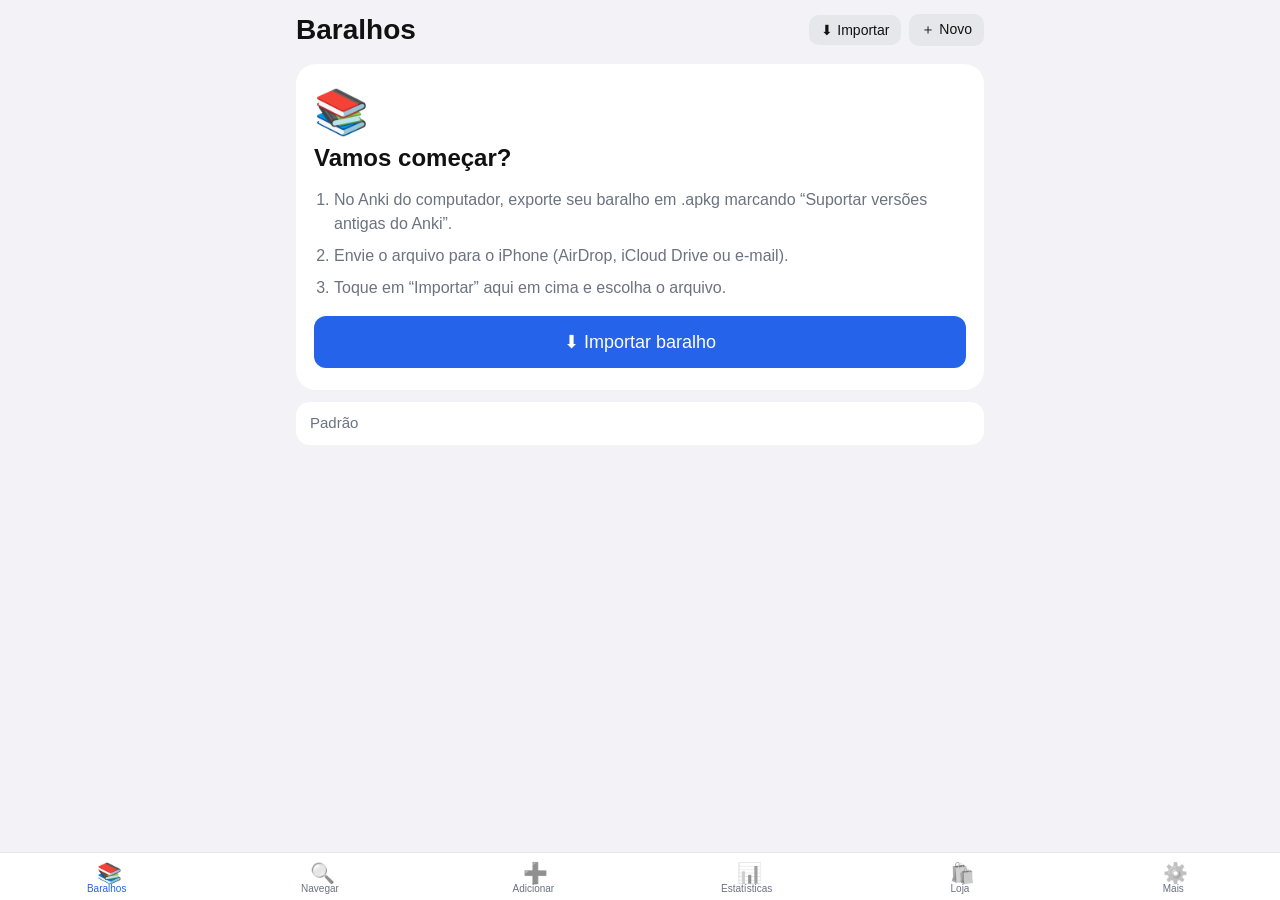
==== app/index.html @ 5f896cad "Update index.html" ====
<!doctype html>
<html lang="pt-BR">
<head>
<meta charset="utf-8">
<meta name="viewport" content="width=device-width,initial-scale=1,viewport-fit=cover,user-scalable=no">
<title>Recly · App de flashcards</title>
<meta name="description" content="Abra o Recly: estude flashcards com revisão espaçada, offline, no celular.">
<link rel="canonical" href="https://recly.com.br/">
<meta name="theme-color" content="#2563eb">
<meta name="apple-mobile-web-app-capable" content="yes">
<meta name="mobile-web-app-capable" content="yes">
<meta name="apple-mobile-web-app-title" content="Recly">
<meta name="apple-mobile-web-app-status-bar-style" content="default">
<link rel="manifest" href="manifest.webmanifest">
<link rel="apple-touch-icon" href="apple-touch-icon.png">
<link rel="icon" type="image/png" href="icon-192.png">
<style>
:root{--bg:#f2f2f7;--card:#fff;--fg:#111;--mut:#6b7280;--line:#e5e7eb;--pri:#2563eb;--danger:#dc2626;--n:#2563eb;--l:#dc2626;--r:#16a34a;--sat:env(safe-area-inset-top);--sab:env(safe-area-inset-bottom)}
@media(prefers-color-scheme:dark){:root{--bg:#000;--card:#1c1c1e;--fg:#f5f5f7;--mut:#9ca3af;--line:#2c2c2e;--pri:#3b82f6}}
*{box-sizing:border-box;-webkit-tap-highlight-color:transparent}
html,body{margin:0;height:100%;background:var(--bg);color:var(--fg);font:16px -apple-system,BlinkMacSystemFont,"Segoe UI",Roboto,sans-serif;overscroll-behavior:none}
#app{display:flex;flex-direction:column;height:100%;height:100dvh}
main#view{flex:1;overflow-y:auto;-webkit-overflow-scrolling:touch;padding:calc(var(--sat) + 8px) 16px 24px;max-width:720px;width:100%;margin:0 auto}
.tabs{display:flex;background:var(--card);border-top:1px solid var(--line);padding-bottom:var(--sab)}
.tab{flex:1;border:0;background:none;color:var(--mut);padding:8px 0 6px;font-size:11px;display:flex;flex-direction:column;align-items:center;gap:2px}
.tab .ic{font-size:20px;filter:grayscale(1);opacity:.7}.tab.on{color:var(--pri)}.tab.on .ic{filter:none;opacity:1}
h1{font-size:28px;margin:6px 0}h3{margin:4px 0 10px}h4{margin:16px 0 4px;color:var(--mut);font-size:13px;text-transform:uppercase;letter-spacing:.04em}
.top{display:flex;justify-content:space-between;align-items:center;margin-bottom:8px}
.row{display:flex;gap:8px;align-items:center}.row.end{justify-content:flex-end;margin-top:14px}.row.wrap{flex-wrap:wrap}.col{display:flex;flex-direction:column;gap:10px}
.btn{border:0;border-radius:12px;padding:12px 16px;font-size:16px;background:var(--line);color:var(--fg);font-weight:500}
.btn:active{opacity:.7}.btn.primary{background:var(--pri);color:#fff}.btn.danger{background:#fee2e2;color:var(--danger)}
@media(prefers-color-scheme:dark){.btn.danger{background:#3b1212}}
.btn.small{padding:7px 12px;font-size:14px;border-radius:10px}.btn.big{padding:15px;font-size:18px}.btn.wide{width:100%}
.input{width:100%;padding:11px 12px;border-radius:10px;border:1px solid var(--line);background:var(--card);color:var(--fg);font-size:16px}
.input.ta{min-height:76px;resize:vertical;font-family:inherit}.input.num{width:110px;text-align:right}
.lbl{display:flex;flex-direction:column;gap:4px;font-size:13px;color:var(--mut)}.lbl .input{color:var(--fg);font-size:16px}
.list{background:var(--card);border-radius:14px;overflow:hidden}
.brow:last-child{border-bottom:0}.brow:active{background:var(--line)}
.cnt{width:56px;text-align:right;font-variant-numeric:tabular-nums;font-weight:600}.cnt.n,.legend .n,.bigcounts .n{color:var(--n)}.cnt.l,.legend .l,.bigcounts .l{color:var(--l)}.cnt.r,.legend .r,.bigcounts .r{color:var(--r)}.cnt.z{opacity:.25;font-weight:400}
.legend{display:flex;justify-content:flex-end;gap:0;font-size:11px;margin:0 14px 4px}.legend span{width:56px;text-align:right}
.empty{text-align:center;color:var(--mut);padding:30px 10px}
.bigcounts{display:flex;justify-content:space-around;margin:8px 0 14px;font-size:13px}.bigcounts div{display:flex;flex-direction:column;align-items:center}.bigcounts b{font-size:32px}
.brow{padding:10px 14px;border-bottom:1px solid var(--line)}.b1{font-weight:500}.b2{color:var(--mut);font-size:14px;white-space:nowrap;overflow:hidden;text-overflow:ellipsis}
.b1{display:-webkit-box;-webkit-line-clamp:2;-webkit-box-orient:vertical;overflow:hidden}
.chip{font-size:11px;background:var(--line);border-radius:6px;padding:2px 6px}.chip.warn{background:#fef3c7;color:#92400e}.chip.bad{background:#fee2e2;color:#991b1b}
.muted{color:var(--mut);font-size:14px}.muted.s{font-size:12px}.center{text-align:center}.pre{white-space:pre-wrap}
.card2{background:var(--card);border-radius:14px;padding:14px;margin:12px 0}.srow{display:flex;justify-content:space-between;padding:6px 0;border-bottom:1px solid var(--line)}.srow:last-child{border:0}
.chart{width:100%;color:var(--fg)}
.overlay{position:fixed;inset:0;background:#0007;display:flex;align-items:flex-end;justify-content:center;z-index:50}
.sheet{background:var(--card);width:100%;max-width:560px;border-radius:18px 18px 0 0;padding:18px 18px calc(18px + var(--sab));max-height:88dvh;overflow-y:auto}
.sheet.full{max-height:94dvh;height:94dvh}
@media(min-width:600px){.overlay{align-items:center}.sheet{border-radius:18px}}
.frow{display:flex;justify-content:space-between;align-items:center;gap:10px;padding:8px 0;border-bottom:1px solid var(--line)}.frow small{display:block;color:var(--mut);font-size:11px}
.frow input[type=checkbox]{width:24px;height:24px}
.sticky{position:sticky;bottom:-18px;background:var(--card);padding:10px 0;margin-top:10px}
.spinner{width:34px;height:34px;border:4px solid var(--line);border-top-color:var(--pri);border-radius:50%;animation:sp 1s linear infinite;margin:6px auto 12px}@keyframes sp{to{transform:rotate(360deg)}}
.toast{position:fixed;left:50%;transform:translateX(-50%);bottom:calc(90px + var(--sab));background:#111d;color:#fff;padding:10px 16px;border-radius:20px;z-index:99;font-size:14px}
.study{position:fixed;inset:0;background:var(--bg);z-index:40;display:flex;flex-direction:column}
.stop{display:flex;justify-content:space-between;align-items:center;padding:calc(var(--sat) + 8px) 12px 8px}
.scounts{font-weight:700;font-variant-numeric:tabular-nums;font-size:18px;display:flex;gap:10px}.scounts .n{color:var(--n)}.scounts .l{color:var(--l)}.scounts .r{color:var(--r)}
.cardscroll{flex:1;display:flex;min-height:0}.cardframe{flex:1;width:100%;border:0;background:transparent;color-scheme:light dark}
.sbottom{display:flex;gap:8px;padding:10px 12px calc(12px + var(--sab));background:var(--card);border-top:1px solid var(--line)}
.ans{flex:1;border:0;border-radius:12px;padding:8px 0 10px;color:#fff;font-size:16px;font-weight:600;display:flex;flex-direction:column;align-items:center}.ans small{font-size:11px;opacity:.9;font-weight:400}
.a1{background:#dc2626}.a2{background:#f59e0b}.a3{background:#16a34a}.a4{background:#2563eb}
.fmt .btn{min-width:44px}

.tog{display:inline-block;width:26px;color:var(--mut);padding:6px 0;margin:-6px 0}.dname{font-size:16px;line-height:1.25}
/* ---- Progresso ---- */
:root{--h0:#e5e7eb;--h1:#c7d2fe;--h2:#a5b4fc;--h3:#818cf8;--h4:#4f46e5;--c-new:#60a5fa;--c-lrn:#f87171;--c-young:#fbbf24;--c-mature:#34d399}
@media(prefers-color-scheme:dark){:root{--h0:#2c2c2e;--h1:#3730a3;--h2:#4f46e5;--h3:#6366f1;--h4:#a5b4fc}}
.row.between{justify-content:space-between}.row.between h3{margin:0}
.hero{display:flex;justify-content:space-between;align-items:center;gap:8px;border-radius:24px;padding:22px 20px;margin:10px 0 12px;color:#fff;background:linear-gradient(135deg,#6366f1,#8b5cf6 55%,#ec4899);box-shadow:0 10px 30px #8b5cf655}
.hero-l{display:flex;flex-direction:column;align-items:flex-start;min-width:0}.flame{font-size:40px;line-height:1}.streak{font-size:76px;font-weight:800;line-height:1;letter-spacing:-2px}
.streak-l{font-size:17px;font-weight:600;opacity:.95}.best{font-size:13px;opacity:.8;margin-top:6px}.badge2{margin-top:10px;background:#fff3;border-radius:20px;padding:5px 12px;font-size:13px;font-weight:600}
.hero-r{display:flex;flex-direction:column;align-items:center;flex:0 0 128px}.ring{width:128px;height:128px}.goal-edit{font-size:12px;opacity:.85;margin-top:2px}
.week{display:flex;justify-content:space-between;margin-top:10px}.wd{display:flex;flex-direction:column;align-items:center;gap:6px;font-size:12px;color:var(--mut)}.wd.today{color:var(--fg);font-weight:700}
.dot{width:36px;height:36px;border-radius:50%;border:2px solid var(--line);display:flex;align-items:center;justify-content:center;color:#fff;font-weight:800}
.dot.on{background:linear-gradient(135deg,#8b5cf6,#ec4899);border-color:transparent}.wd.today .dot:not(.on){border-color:#8b5cf6}
.heatwrap{display:flex;gap:6px;margin-top:10px}.heatdays{display:grid;grid-template-rows:repeat(7,1fr);gap:3px;font-size:9px;color:var(--mut);padding-bottom:0}
.heat{flex:1;display:grid;grid-template-rows:repeat(7,1fr);grid-auto-flow:column;gap:3px}
.hc{display:block;aspect-ratio:1;border-radius:4px;background:var(--h0)}.hc.l1{background:var(--h1)}.hc.l2{background:var(--h2)}.hc.l3{background:var(--h3)}.hc.l4{background:var(--h4)}.hc.fut{background:transparent}
.heatlegend{display:flex;align-items:center;justify-content:flex-end;gap:4px;font-size:11px;color:var(--mut);margin-top:10px}.heatlegend .hc{width:12px;height:12px;aspect-ratio:auto}
.stack{display:flex;height:16px;border-radius:8px;overflow:hidden;gap:2px;margin:8px 0}.stack>div{min-width:4px}
.c-new{background:var(--c-new)}.c-lrn{background:var(--c-lrn)}.c-young{background:var(--c-young)}.c-mature{background:var(--c-mature)}
.legend2{display:flex;flex-wrap:wrap;gap:6px 14px;font-size:12px;color:var(--mut)}.sw{display:inline-block;width:10px;height:10px;border-radius:3px;margin-right:5px}
.tiles{display:grid;grid-template-columns:1fr 1fr;gap:10px;margin:12px 0}.tile{background:var(--card);border-radius:18px;padding:14px}
.tic{font-size:22px}.tbig{font-size:26px;font-weight:800;margin-top:4px;font-variant-numeric:tabular-nums}.tlab{font-size:12px;color:var(--mut)}
.btn.primary.share{margin-top:6px;background:linear-gradient(135deg,#6366f1,#ec4899)}
.sharebox{margin:6px 0 12px}.sharecv{width:100%;max-width:340px;display:block;margin:0 auto;border-radius:18px;box-shadow:0 8px 24px #0004}

/* ---- Baralhos ---- */
.dhero{display:flex;align-items:center;justify-content:space-between;gap:12px;border-radius:22px;padding:18px 18px;margin:6px 0 12px;color:#fff;background:linear-gradient(135deg,#2563eb,#7c3aed);box-shadow:0 8px 24px #4f46e544}
.dh-l{flex:1;min-width:0}.dh-big{font-size:46px;font-weight:800;line-height:1;letter-spacing:-1px}.dh-sub{font-size:15px;font-weight:600;margin:2px 0 10px}.dh-min{font-size:12px;opacity:.85;margin-top:6px}
.pbar{height:8px;border-radius:6px;background:#fff3;overflow:hidden}.pbar>div{height:100%;background:#fff;border-radius:6px}
.btn.dh-btn{background:#fff;color:#4338ca;font-weight:700;padding:14px 18px;white-space:nowrap}
.chips{display:flex;gap:8px;overflow-x:auto;padding:10px 0 12px;-webkit-overflow-scrolling:touch}
.chip2{border:1px solid var(--line);background:var(--card);color:var(--fg);border-radius:20px;padding:7px 13px;font-size:13px;white-space:nowrap}.chip2.on{background:var(--pri);border-color:var(--pri);color:#fff}
.welcome{background:var(--card);border-radius:20px;padding:22px 18px;margin:12px 0;text-align:left}.welcome h2{margin:6px 0 10px}.wl-ic{font-size:44px}.welcome ol{padding-left:20px;color:var(--mut);line-height:1.5}.welcome li{margin-bottom:8px}
.drow{padding:12px 14px 12px;border-bottom:1px solid var(--line);cursor:pointer}.drow:last-child{border-bottom:0}.drow:active{background:var(--line)}
.drow.d0{background:var(--card)}.drow.d1,.drow.d2,.drow.d3,.drow.d4{background:var(--card)}
.drow.d0 .dtitle{font-weight:700;font-size:17px}.drow:not(.d0) .dtitle{font-size:15px}
.dline{display:flex;align-items:center;gap:2px}.dtitle{flex:1;line-height:1.25;overflow-wrap:anywhere}
.drow.idle .dtitle{color:var(--mut)}.drow.idle.d0 .dtitle{color:var(--fg)}
.tog{display:inline-block;width:26px;flex:0 0 26px;color:var(--mut);padding:6px 0;margin:-6px 0}
.play{flex:0 0 38px;width:38px;height:38px;border-radius:50%;border:0;background:var(--pri);color:#fff;font-size:14px;padding-left:3px;margin-left:8px}.play:active{opacity:.7}
.dmeta{display:flex;justify-content:space-between;align-items:center;gap:8px;margin-top:5px;font-size:12px;color:var(--mut)}
.pills{display:flex;gap:5px;flex-shrink:0}.pill{font-size:12px;font-weight:700;padding:2px 9px;border-radius:12px;font-variant-numeric:tabular-nums}
.pill.n{background:#dbeafe;color:#1d4ed8}.pill.l{background:#fee2e2;color:#b91c1c}.pill.r{background:#dcfce7;color:#15803d}.pill.ok{background:transparent;color:var(--mut);font-weight:500;padding:2px 0}
@media(prefers-color-scheme:dark){.pill.n{background:#1e3a8a;color:#bfdbfe}.pill.l{background:#7f1d1d;color:#fecaca}.pill.r{background:#14532d;color:#bbf7d0}}
.mbar{display:flex;height:4px;border-radius:3px;background:var(--line);overflow:hidden;margin-top:7px}.mbar i{display:block;height:100%}
.path{margin:-6px 0 8px}
.grid2{display:grid;grid-template-columns:1fr 1fr;gap:8px}.grid2 .btn{padding:12px 8px}

.seg{display:flex;gap:6px;overflow-x:auto;padding:2px 0 10px;-webkit-overflow-scrolling:touch}.segb{border:0;border-radius:18px;padding:8px 13px;font-size:14px;background:var(--line);color:var(--fg);white-space:nowrap;font-weight:500}.segb.on{background:var(--pri);color:#fff}
.seg{flex-wrap:wrap;overflow:visible}.segb{padding:8px 12px}
/* ---- Loja ---- */
.tab{min-width:0}.tab span:last-child{font-size:10px;white-space:nowrap}
.shopnote{background:var(--card);border-radius:12px;padding:10px 12px;margin:10px 0;font-size:13px;color:var(--mut)}
.scard{background:var(--card);border-radius:18px;overflow:hidden;margin:14px 0;box-shadow:0 2px 10px rgba(0,0,0,.06)}
.scov{height:92px;display:flex;align-items:center;justify-content:center;font-size:46px;position:relative}
.sbadge{position:absolute;top:10px;right:10px;background:#fff;color:#16a34a;font-size:12px;padding:3px 9px;border-radius:99px}
.sbody{padding:14px}.stitle{font-size:18px;font-weight:700}.ssub{color:var(--mut);font-size:14px;margin-top:2px}
.sdesc{font-size:14px;line-height:1.45;margin:10px 0}.smeta{display:flex;gap:14px;flex-wrap:wrap;color:var(--mut);font-size:13px;margin-bottom:12px}
.srow2{display:flex;align-items:center;gap:8px;flex-wrap:wrap}.srow2 .btn.primary{flex:1}.sprice{font-size:20px;font-weight:800;width:100%}
.linkbtn{background:none;border:0;color:var(--mut);font-size:12px;text-decoration:underline;padding:8px}
.code{background:var(--line);border-radius:10px;padding:10px;font-size:11px;overflow:auto;white-space:pre;max-height:220px}
.sheet .input{margin:0 0 8px}.sheet .btn.wide{margin-top:8px}
.steps{margin:6px 0 0;padding-left:20px;font-size:14px;line-height:1.5}
.srow2 .btn{flex:1 1 auto}
/* ---- Loja v2: vitrine + página de produto ---- */
.shophead{font-size:15px;color:var(--mut);margin:2px 0 12px}
.pgrid{display:grid;grid-template-columns:1fr 1fr;gap:12px;margin-top:8px}
.pcard{display:flex;flex-direction:column;text-align:left;background:var(--card);border:0;border-radius:16px;overflow:hidden;padding:0;color:var(--fg);box-shadow:0 1px 8px rgba(0,0,0,.07);font:inherit}
.pcard:active{transform:scale(.98)}
.pcov,.phero{position:relative;display:flex;align-items:center;justify-content:center;overflow:hidden}
.pcov{aspect-ratio:4/3}.phero{aspect-ratio:16/10}
.pcov img,.phero img{position:absolute;inset:0;width:100%;height:100%;object-fit:cover}
.pemoji{font-size:38px}.phero .pemoji{font-size:84px}
.pbadge{position:absolute;top:8px;left:8px;background:#fff;color:#111;font-size:10px;font-weight:800;padding:3px 8px;border-radius:99px;text-transform:uppercase;letter-spacing:.03em;z-index:1}
.pinfo{padding:10px 11px 12px;display:flex;flex-direction:column;gap:3px;flex:1}
.ptitle{font-weight:700;font-size:14px;line-height:1.25;display:-webkit-box;-webkit-line-clamp:2;-webkit-box-orient:vertical;overflow:hidden}
.psub{font-size:12px;color:var(--mut);display:-webkit-box;-webkit-line-clamp:2;-webkit-box-orient:vertical;overflow:hidden}
.pprice{display:flex;align-items:baseline;gap:5px;flex-wrap:wrap;margin-top:4px}.pprice b{font-size:17px;font-weight:800}
.pprice s,.ph-price s,.pfoot s{color:var(--mut);font-size:12px}.pprice i,.ph-price i{font-style:normal;background:#dcfce7;color:#15803d;font-size:11px;font-weight:800;padding:1px 6px;border-radius:6px}
.psample{margin-top:auto;padding-top:6px;font-size:11.5px;font-weight:600;color:#16a34a}
.ppage{position:fixed;inset:0;z-index:40;background:var(--bg);display:flex;flex-direction:column;animation:pin .22s ease-out}
.ppage.out{animation:pout .22s ease-in forwards}
@keyframes pin{from{transform:translateX(100%)}to{transform:none}}@keyframes pout{to{transform:translateX(100%)}}
.pbar{display:flex;align-items:center;gap:8px;padding:calc(var(--sat) + 12px) 12px 12px;background:var(--card);border-bottom:1px solid var(--line)}
.pbar span{font-weight:600;font-size:15px;white-space:nowrap;overflow:hidden;text-overflow:ellipsis}
.pback{border:0;background:none;color:var(--pri);font-size:17px;padding:6px 4px;white-space:nowrap}
.pscroll{flex:1;overflow-y:auto;-webkit-overflow-scrolling:touch}
.pmain{padding:16px 16px 24px;max-width:720px;margin:0 auto}
.ph-title{font-size:23px;line-height:1.2;margin:0 0 6px}.ph-sub{color:var(--mut);margin:0 0 10px}
.ph-price{display:flex;align-items:baseline;gap:8px}.ph-price b{font-size:30px;font-weight:800}.ph-price s{font-size:16px}
.pfacts{display:grid;grid-template-columns:repeat(4,1fr);gap:8px;margin:16px 0}
.pfacts div{background:var(--card);border-radius:12px;padding:10px 4px;display:flex;flex-direction:column;align-items:center;text-align:center;gap:1px}
.pfacts span{font-size:20px}.pfacts b{font-size:13px}.pfacts small{font-size:11px;color:var(--mut)}
.pbtns{display:flex;flex-direction:column;gap:10px}.psamplebtn{background:#dcfce7;color:#15803d;font-weight:700}
.psec{background:var(--card);border-radius:14px;padding:14px 16px;margin-top:14px}.psec h3{margin:0 0 8px;font-size:17px}.psec p{margin:6px 0;line-height:1.5;font-size:15px}
.plist{list-style:none;margin:0;padding:0}.plist li{display:flex;gap:10px;padding:7px 0;font-size:15px;line-height:1.4;border-bottom:1px solid var(--line)}.plist li:last-child{border:0}
.pfaq{border-bottom:1px solid var(--line);padding:9px 0}.pfaq:last-child{border:0}.pfaq summary{font-weight:600;font-size:15px}.pfaq p{color:var(--mut)}
.pfoot{display:flex;align-items:center;justify-content:space-between;gap:12px;padding:10px 16px calc(var(--sab) + 10px);background:var(--card);border-top:1px solid var(--line)}
.pfoot div{display:flex;flex-direction:column}.pfoot b{font-size:20px;font-weight:800}.pfoot .btn{flex:1;max-width:220px}
@media(prefers-color-scheme:dark){.pprice i,.ph-price i,.psamplebtn{background:#14532d;color:#bbf7d0}}
/* ---- Loja v3: capas e página de produto ---- */
.ic{display:inline-flex;width:20px;height:20px;flex:none}.ic svg{width:100%;height:100%}.ic.s{width:15px;height:15px}.ic.big{width:34px;height:34px}
.pcov.gen,.phero.gen{background:radial-gradient(120% 90% at 100% 0%,color-mix(in srgb,var(--c) 55%,#fff) 0%,transparent 60%),linear-gradient(150deg,var(--c),color-mix(in srgb,var(--c) 55%,#000));color:#fff;flex-direction:column;align-items:stretch;justify-content:space-between;padding:10px 11px}
.gtop,.gfoot,.gtitle{position:relative;z-index:0}.pcov:not(.gen) .gtop,.pcov:not(.gen) .gtitle,.pcov:not(.gen) .gfoot,.phero:not(.gen) .gtop,.phero:not(.gen) .gtitle,.phero:not(.gen) .gfoot{display:none}
.gtop{display:flex;justify-content:space-between;font-size:9px;font-weight:800;letter-spacing:.12em;text-transform:uppercase;opacity:.85}
.gtitle{font-weight:800;font-size:15px;line-height:1.15;letter-spacing:-.01em;display:-webkit-box;-webkit-line-clamp:4;-webkit-box-orient:vertical;overflow:hidden;text-shadow:0 1px 8px rgba(0,0,0,.18)}
.gfoot{font-size:10px;font-weight:700;opacity:.85}
.pcov.gen .pbadge{display:none}.pcov.gen .gtop{padding-right:0}
.phero.gen{padding:22px 22px 18px}.phero .gtop{font-size:11px}.phero .gtitle{font-size:30px;-webkit-line-clamp:3}.phero .gfoot{font-size:13px}
.psample{display:flex;align-items:center;gap:5px}
.pbar{justify-content:flex-start}.pback{display:flex;align-items:center;gap:2px;font-weight:500}
.pbt{opacity:0;transition:opacity .2s}.pbar.t .pbt{opacity:1}
.xwrap{max-width:720px;margin:0 auto;padding:0 0 28px}
.xhero{padding:14px 16px 0}.xhero .phero{border-radius:20px;aspect-ratio:4/3;box-shadow:0 10px 30px rgba(0,0,0,.14)}
.xhead{padding:18px 18px 4px}.xtags{display:flex;gap:6px;flex-wrap:wrap;margin-bottom:8px}.xtags:empty{display:none}
.xtag{font-size:11px;font-weight:700;text-transform:uppercase;letter-spacing:.05em;background:var(--line);color:var(--mut);padding:4px 9px;border-radius:99px}.xtag.hot{background:#fef3c7;color:#92400e}
.xtitle{font-size:25px;line-height:1.18;letter-spacing:-.02em;margin:0}.xsub{color:var(--mut);font-size:15px;line-height:1.4;margin:8px 0 0}
.xbuy{margin:16px 16px 0;background:var(--card);border-radius:18px;padding:18px;display:flex;flex-direction:column;gap:10px;box-shadow:0 1px 10px rgba(0,0,0,.05)}
.xold{display:flex;align-items:center;gap:8px}.xold s{color:var(--mut);font-size:15px}.xold i{font-style:normal;background:#16a34a;color:#fff;font-size:11px;font-weight:800;padding:3px 7px;border-radius:6px}
.xnow{font-size:34px;font-weight:800;letter-spacing:-.02em;line-height:1.1}.xinst{color:var(--mut);font-size:14px}
.xprice{margin-bottom:4px}.xprice.c{text-align:center}.xprice.c .xold{justify-content:center}
.xcta,.xsample{display:flex;align-items:center;justify-content:center;gap:8px;font-weight:700}
.xsample{background:transparent;border:2px solid #16a34a;color:#16a34a}
.xsecure{display:flex;align-items:center;justify-content:center;gap:6px;color:var(--mut);font-size:12px;margin-top:2px}
.xtrust{display:grid;grid-template-columns:repeat(3,1fr);gap:8px;margin:12px 16px 0}
.xtrust div{display:flex;flex-direction:column;align-items:center;gap:6px;text-align:center;font-size:12px;font-weight:600;color:var(--mut);padding:10px 4px}
.xtrust .ic{color:var(--pri);width:22px;height:22px}
.xsec{margin:14px 16px 0;background:var(--card);border-radius:18px;padding:18px}.xsec h3{font-size:18px;margin:0 0 12px;letter-spacing:-.01em}
.xstats{display:grid;grid-template-columns:1fr 1fr;gap:10px}
.xstats div{background:var(--bg);border-radius:14px;padding:12px;display:flex;flex-direction:column;gap:2px}.xstats .ic{color:var(--pri);margin-bottom:4px}.xstats b{font-size:18px}.xstats small{color:var(--mut);font-size:12px}
.xdesc p{margin:0 0 10px;line-height:1.6;font-size:15px}.xdesc p:last-child{margin:0}
.xchecks{list-style:none;margin:0;padding:0;display:flex;flex-direction:column;gap:12px}.xchecks li{display:flex;gap:12px;font-size:15px;line-height:1.45}
.xchecks .ic{width:22px;height:22px;padding:3px;border-radius:99px;background:color-mix(in srgb,var(--pri) 14%,transparent);color:var(--pri)}.xchecks .ic.ok{background:#dcfce7;color:#16a34a}
.xtopics{margin:0;padding:0;list-style:none;counter-reset:t;display:flex;flex-direction:column}
.xtopics li{counter-increment:t;display:flex;gap:12px;align-items:center;padding:10px 0;border-bottom:1px solid var(--line);font-size:15px}.xtopics li:last-child{border:0}
.xtopics li::before{content:counter(t,decimal-leading-zero);font-size:12px;font-weight:800;color:var(--pri);min-width:22px}
.xsteps{list-style:none;margin:0;padding:0;counter-reset:s;display:flex;flex-direction:column;gap:0}
.xsteps li{counter-increment:s;position:relative;padding:0 0 18px 46px;display:flex;flex-direction:column;gap:2px;font-size:14px;color:var(--mut);line-height:1.45}
.xsteps li b{color:var(--fg);font-size:15px}
.xsteps li::before{content:counter(s);position:absolute;left:0;top:-2px;width:30px;height:30px;border-radius:99px;background:var(--pri);color:#fff;font-weight:800;display:flex;align-items:center;justify-content:center;font-size:14px}
.xsteps li::after{content:'';position:absolute;left:14px;top:30px;bottom:0;width:2px;background:var(--line)}.xsteps li:last-child{padding-bottom:0}.xsteps li:last-child::after{display:none}
.xguar{display:flex;gap:14px;align-items:flex-start;background:linear-gradient(135deg,#ecfdf5,#d1fae5);color:#065f46}.xguar h3{margin-bottom:4px;color:#065f46}.xguar p{margin:0;line-height:1.5;font-size:14px}.xguar .ic{color:#059669}
.xfaq details{border-bottom:1px solid var(--line)}.xfaq details:last-child{border:0}
.xfaq summary{list-style:none;display:flex;justify-content:space-between;align-items:center;gap:10px;padding:13px 0;font-weight:600;font-size:15px;cursor:pointer}.xfaq summary::-webkit-details-marker{display:none}
.xfaq summary .ic{color:var(--mut);transition:transform .2s}.xfaq details[open] summary .ic{transform:rotate(180deg)}.xfaq p{margin:0 0 14px;color:var(--mut);line-height:1.55;font-size:14px}
.xend{text-align:center}.xend p{color:var(--mut);margin:-6px 0 12px;font-size:14px}.xend .xprice{margin:0 0 12px}
.pfoot{box-shadow:0 -4px 20px rgba(0,0,0,.06)}
@media(prefers-color-scheme:dark){.xtag.hot{background:#422006;color:#fde68a}.xchecks .ic.ok{background:#14532d;color:#86efac}.xguar{background:linear-gradient(135deg,#052e22,#064e3b);color:#a7f3d0}.xguar h3{color:#d1fae5}.xsample{border-color:#22c55e;color:#4ade80}}
/* ---- Instalar na tela inicial ---- */
.ig-card{display:flex;align-items:center;gap:12px;width:100%;border:0;text-align:left;color:var(--fg);font:inherit;background:linear-gradient(135deg,color-mix(in srgb,var(--pri) 12%,var(--card)),var(--card))}
.ig-card img{width:46px;height:46px;border-radius:11px;box-shadow:0 2px 8px rgba(0,0,0,.15)}
.ig-card div{flex:1;display:flex;flex-direction:column;gap:2px}.ig-card b{font-size:16px}.ig-card small{color:var(--mut);font-size:13px}
.ig-go{font-size:26px;color:var(--mut)}.ig-card.ok{background:var(--card)}.ig-big{width:40px;height:40px;border-radius:99px;background:#dcfce7;color:#16a34a;display:flex;align-items:center;justify-content:center;font-weight:800;font-size:20px}
.ig-head{display:flex;align-items:center;gap:12px;margin-bottom:6px}.ig-head img{width:52px;height:52px;border-radius:12px}.ig-head h3{margin:0}.ig-head small{color:var(--mut)}
.ig-list{list-style:none;margin:10px 0 14px;padding:0;display:flex;flex-direction:column;gap:12px}
.ig-step{display:flex;gap:12px;align-items:flex-start;background:var(--bg);border-radius:14px;padding:12px}
.ig-n{flex:none;width:28px;height:28px;border-radius:99px;background:var(--pri);color:#fff;font-weight:800;display:flex;align-items:center;justify-content:center;font-size:14px}
.ig-step div{display:flex;flex-direction:column;gap:3px}.ig-step b{font-size:15px;display:flex;align-items:center;gap:4px;flex-wrap:wrap}.ig-step small{color:var(--mut);font-size:13px;line-height:1.4}
.ig-ico{display:inline-flex;width:24px;height:24px;color:var(--pri)}.ig-ico svg{width:100%;height:100%}
@media(prefers-color-scheme:dark){.ig-big{background:#14532d;color:#86efac}}

</style>
</head>
<body>
<div id="app"><div style="padding:30px;text-align:center">Carregando…</div></div>
<script src="jszip.min.js"></script>
<script src="app.js"></script>
</body>
</html>
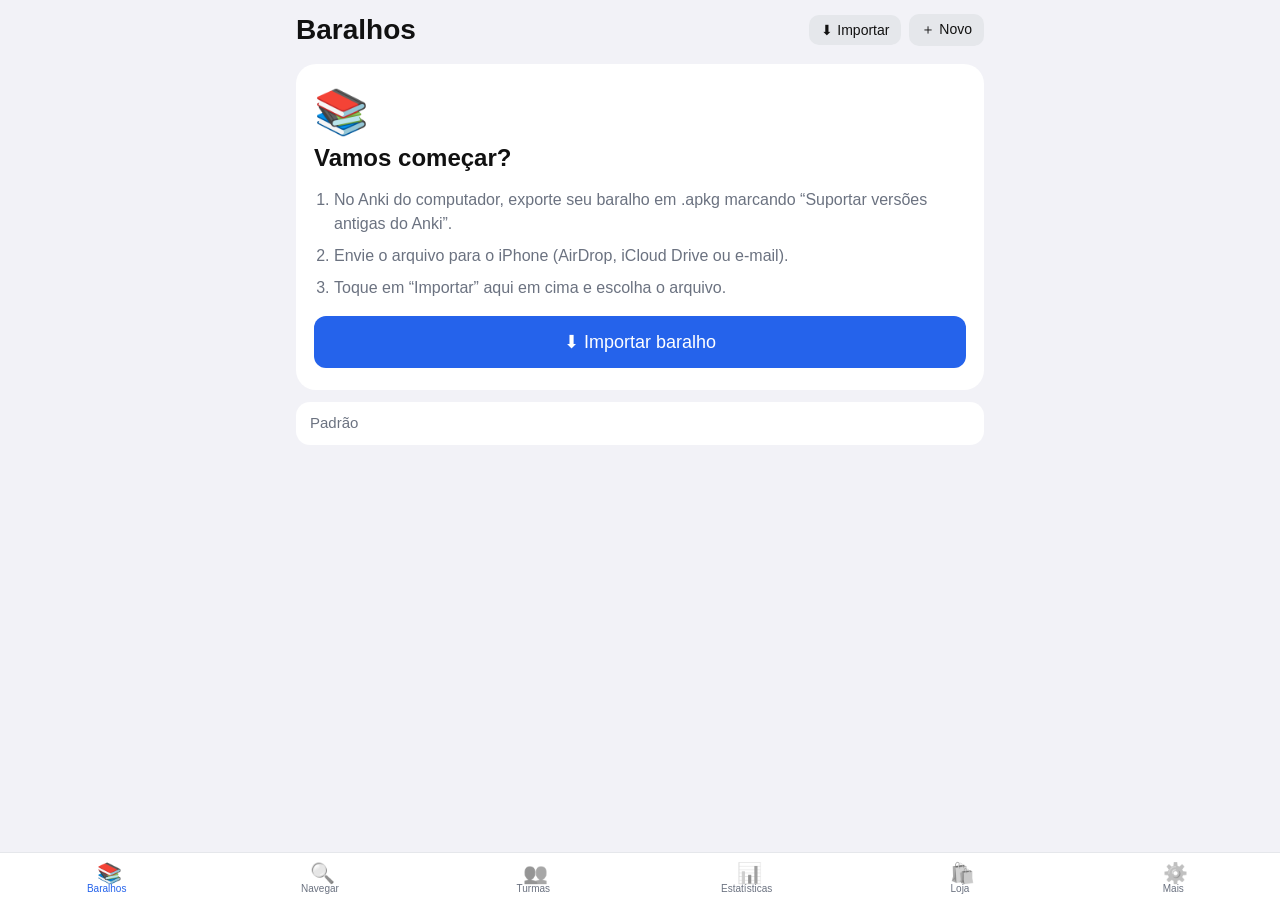
==== commit 870dec5a: "Turmas: contas, ranking e turmas privadas; páginas de privacidade e termos; servidor Co-Authored-By:" ====
--- a/app/index.html
+++ b/app/index.html
@@ -5,6 +5,7 @@
 <meta name="viewport" content="width=device-width,initial-scale=1,viewport-fit=cover,user-scalable=no">
 <title>Recly · App de flashcards</title>
 <meta name="description" content="Abra o Recly: estude flashcards com revisão espaçada, offline, no celular.">
+<meta name="robots" content="noindex">
 <link rel="canonical" href="https://recly.com.br/">
 <meta name="theme-color" content="#2563eb">
 <meta name="apple-mobile-web-app-capable" content="yes">
@@ -223,6 +224,36 @@
 .ig-step div{display:flex;flex-direction:column;gap:3px}.ig-step b{font-size:15px;display:flex;align-items:center;gap:4px;flex-wrap:wrap}.ig-step small{color:var(--mut);font-size:13px;line-height:1.4}
 .ig-ico{display:inline-flex;width:24px;height:24px;color:var(--pri)}.ig-ico svg{width:100%;height:100%}
 @media(prefers-color-scheme:dark){.ig-big{background:#14532d;color:#86efac}}
+/* ---- Importar CSV ---- */
+.csvmap{display:flex;flex-direction:column;gap:8px}
+.csvrow{display:grid;grid-template-columns:1fr 1.1fr;gap:10px;align-items:center;background:var(--bg);border-radius:12px;padding:8px 10px}
+.csvrow div{display:flex;flex-direction:column;min-width:0}.csvrow b{font-size:14px;white-space:nowrap;overflow:hidden;text-overflow:ellipsis}
+.csvrow small{color:var(--mut);font-size:12px;white-space:nowrap;overflow:hidden;text-overflow:ellipsis}.csvrow .input{padding:8px;font-size:15px}
+.csvprev{background:var(--bg);border-radius:12px;padding:10px 12px;margin:8px 0;display:flex;flex-direction:column;gap:4px;font-size:14px}
+.csvprev div{display:grid;grid-template-columns:110px 1fr;gap:8px}.csvprev span{color:var(--mut);overflow:hidden;text-overflow:ellipsis;white-space:nowrap}.csvprev em{font-style:normal;overflow:hidden;text-overflow:ellipsis;white-space:nowrap}
+.sheet .lbl{margin-bottom:10px}
+/* ---- Turmas ---- */
+.glogin .gl-hero{text-align:center;padding:10px 10px 4px}.gl-ic{font-size:52px}.glogin h2{margin:6px 0}.gl-hero p{color:var(--mut);margin:0 0 6px}
+.gl-feats{list-style:none;padding:0;margin:10px 0;display:grid;gap:8px}.gl-feats li{background:var(--card);border-radius:12px;padding:10px 12px;font-size:15px}
+.input.code{font-size:24px;letter-spacing:.3em;text-align:center;font-weight:700}
+.ghello{display:flex;flex-direction:column;background:linear-gradient(135deg,color-mix(in srgb,var(--pri) 14%,var(--card)),var(--card));border-radius:16px;padding:14px 16px;margin:6px 0 4px}
+.ghello span{color:var(--mut);font-size:14px}.ghello b{font-size:22px}.ghello small{color:var(--mut);font-size:13px;margin-top:4px}
+.glist{display:flex;flex-direction:column;gap:8px}
+.grow{display:flex;align-items:center;gap:12px;width:100%;text-align:left;border:0;background:var(--card);color:var(--fg);border-radius:14px;padding:12px 14px;font:inherit}
+.grow>div{flex:1;min-width:0;display:flex;flex-direction:column}.grow b{font-size:16px;display:flex;gap:6px;align-items:center;flex-wrap:wrap}.grow small{color:var(--mut);font-size:13px;overflow:hidden;text-overflow:ellipsis;white-space:nowrap}
+.gemo{font-size:28px;width:44px;height:44px;border-radius:12px;background:var(--bg);display:flex;align-items:center;justify-content:center;flex:none}.gemo.big{font-size:38px;width:64px;height:64px;border-radius:16px;background:var(--card)}
+.gtag{font-size:10px;font-weight:700;text-transform:uppercase;letter-spacing:.04em;background:var(--line);color:var(--mut);padding:2px 7px;border-radius:99px}
+.gnote{display:flex;align-items:center;gap:12px;border-radius:14px;padding:12px 14px;margin:8px 0}.gnote div{flex:1;display:flex;flex-direction:column}.gnote small{font-size:13px;opacity:.85}
+.gnote.warn{background:#fef3c7;color:#78350f}.gnote.bad{background:#fee2e2;color:#7f1d1d}
+.gwrap{max-width:720px;margin:0 auto;padding:16px 16px calc(var(--sab) + 30px)}
+.ghead{display:flex;gap:14px;align-items:center}.ghead h2{margin:0;font-size:22px}.ghead small{color:var(--mut)}
+.gweek .gwk-top{display:flex;justify-content:space-between;gap:10px;margin-bottom:8px;font-size:15px}.pbar2{height:12px;border-radius:99px;background:var(--line);overflow:hidden;margin-bottom:6px}.pbar2 div{height:100%;background:linear-gradient(90deg,var(--pri),#22c55e);border-radius:99px}
+.ginv{text-align:center}.gcode{font-size:28px;font-weight:800;letter-spacing:.2em;margin:8px 0 12px;font-family:ui-monospace,Menlo,monospace}
+.grank{display:flex;flex-direction:column;gap:6px}
+.grk{display:flex;align-items:center;gap:12px;background:var(--card);border-radius:14px;padding:10px 14px}.grk.me{outline:2px solid var(--pri)}
+.grk>div{flex:1;min-width:0;display:flex;flex-direction:column}.grk b{display:flex;gap:6px;align-items:center;flex-wrap:wrap}.grk small{color:var(--mut);font-size:12px}
+.gpos{width:34px;text-align:center;font-weight:800;font-size:18px;color:var(--mut)}.gpts{display:flex;flex-direction:column;align-items:flex-end;font-weight:800;font-size:18px}.gpts small{font-weight:500;color:var(--mut);font-size:11px}
+@media(prefers-color-scheme:dark){.gnote.warn{background:#422006;color:#fde68a}.gnote.bad{background:#450a0a;color:#fecaca}}
 
 </style>
 </head>
